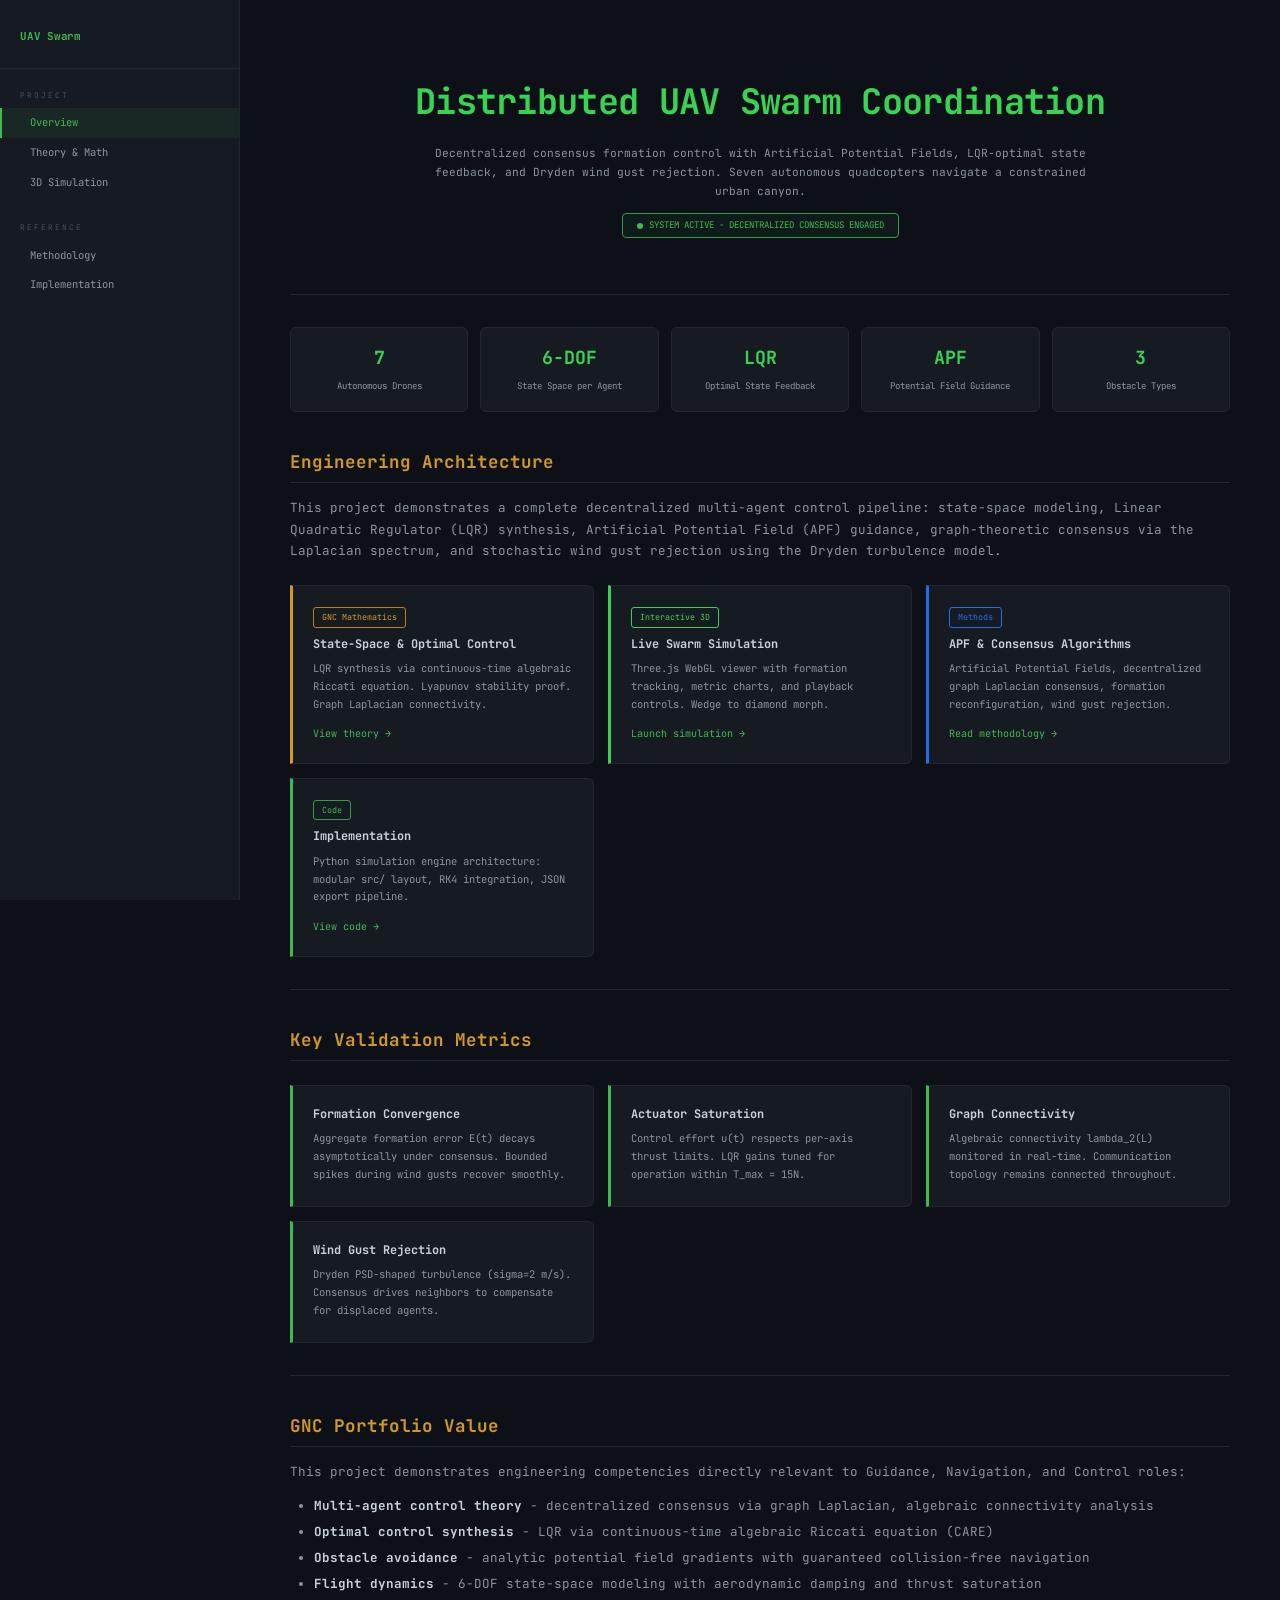
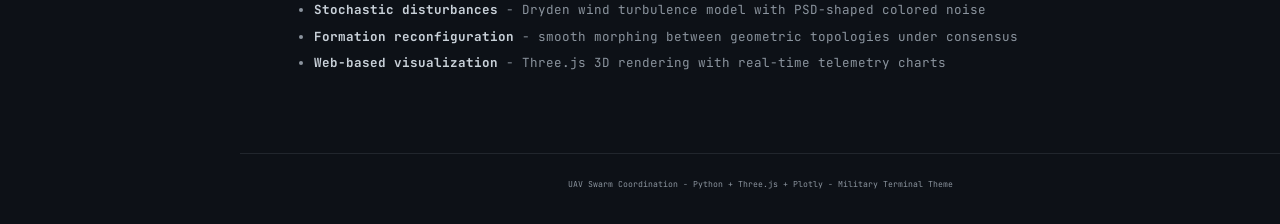
==== docs/index.html @ 06267aff "project infrastructure setup" ====
<!DOCTYPE html>
<html lang="en">
<head>
  <meta charset="utf-8">
  <meta name="viewport" content="width=device-width, initial-scale=1.0">
  <meta name="description" content="Distributed UAV Swarm Coordination with decentralized consensus, APF guidance, and LQR optimal control">
  <title>UAV Swarm Coordination</title>
  <link rel="preconnect" href="https://fonts.googleapis.com">
  <link rel="preconnect" href="https://fonts.gstatic.com" crossorigin>
  <link href="https://fonts.googleapis.com/css2?family=JetBrains+Mono:wght@400;500;700&display=swap" rel="stylesheet">
  <link rel="stylesheet" href="css/style.css">
</head>
<body>

<button class="sidebar-toggle" onclick="document.querySelector('.sidebar').classList.toggle('open')">&#9776;</button>

<div class="sidebar">
  <div class="sidebar-brand"><a href="index.html">UAV Swarm</a></div>
  <nav class="sidebar-nav">
    <div class="nav-section">
      <div class="nav-heading">Project</div>
      <a href="index.html" class="nav-item active">Overview</a>
      <a href="theory.html" class="nav-item">Theory &amp; Math</a>
      <a href="simulation.html" class="nav-item">3D Simulation</a>
    </div>
    <div class="nav-section">
      <div class="nav-heading">Reference</div>
      <a href="methodology.html" class="nav-item">Methodology</a>
      <a href="implementation.html" class="nav-item">Implementation</a>
    </div>
  </nav>
</div>

<div class="main-content">

  <section class="hero">
    <h1>Distributed UAV Swarm Coordination</h1>
    <p class="subtitle">
      Decentralized consensus formation control with Artificial Potential Fields,
      LQR-optimal state feedback, and Dryden wind gust rejection.
      Seven autonomous quadcopters navigate a constrained urban canyon.
    </p>
    <div class="status-badge">
      <span class="dot"></span>
      SYSTEM ACTIVE - DECENTRALIZED CONSENSUS ENGAGED
    </div>
  </section>

  <hr class="divider">

  <div class="stats">
    <div class="stat"><span class="num">7</span><span class="lbl">Autonomous Drones</span></div>
    <div class="stat"><span class="num">6-DOF</span><span class="lbl">State Space per Agent</span></div>
    <div class="stat"><span class="num">LQR</span><span class="lbl">Optimal State Feedback</span></div>
    <div class="stat"><span class="num">APF</span><span class="lbl">Potential Field Guidance</span></div>
    <div class="stat"><span class="num">3</span><span class="lbl">Obstacle Types</span></div>
  </div>

  <h2>Engineering Architecture</h2>

  <p>
    This project demonstrates a complete decentralized multi-agent control pipeline:
    state-space modeling, Linear Quadratic Regulator (LQR) synthesis, Artificial
    Potential Field (APF) guidance, graph-theoretic consensus via the Laplacian
    spectrum, and stochastic wind gust rejection using the Dryden turbulence model.
  </p>

  <div class="card-grid">
    <a href="theory.html" class="card mod-theory">
      <span class="tag">GNC Mathematics</span>
      <h3>State-Space &amp; Optimal Control</h3>
      <p>LQR synthesis via continuous-time algebraic Riccati equation. Lyapunov stability proof. Graph Laplacian connectivity.</p>
      <span class="arrow">View theory &rarr;</span>
    </a>
    <a href="simulation.html" class="card mod-sim">
      <span class="tag">Interactive 3D</span>
      <h3>Live Swarm Simulation</h3>
      <p>Three.js WebGL viewer with formation tracking, metric charts, and playback controls. Wedge to diamond morph.</p>
      <span class="arrow">Launch simulation &rarr;</span>
    </a>
    <a href="methodology.html" class="card mod-method">
      <span class="tag">Methods</span>
      <h3>APF &amp; Consensus Algorithms</h3>
      <p>Artificial Potential Fields, decentralized graph Laplacian consensus, formation reconfiguration, wind gust rejection.</p>
      <span class="arrow">Read methodology &rarr;</span>
    </a>
    <a href="implementation.html" class="card">
      <span class="tag">Code</span>
      <h3>Implementation</h3>
      <p>Python simulation engine architecture: modular src/ layout, RK4 integration, JSON export pipeline.</p>
      <span class="arrow">View code &rarr;</span>
    </a>
  </div>

  <hr class="divider">

  <h2>Key Validation Metrics</h2>

  <div class="card-grid">
    <div class="card">
      <h3>Formation Convergence</h3>
      <p>Aggregate formation error E(t) decays asymptotically under consensus. Bounded spikes during wind gusts recover smoothly.</p>
    </div>
    <div class="card">
      <h3>Actuator Saturation</h3>
      <p>Control effort u(t) respects per-axis thrust limits. LQR gains tuned for operation within T_max = 15N.</p>
    </div>
    <div class="card">
      <h3>Graph Connectivity</h3>
      <p>Algebraic connectivity lambda_2(L) monitored in real-time. Communication topology remains connected throughout.</p>
    </div>
    <div class="card">
      <h3>Wind Gust Rejection</h3>
      <p>Dryden PSD-shaped turbulence (sigma=2 m/s). Consensus drives neighbors to compensate for displaced agents.</p>
    </div>
  </div>

  <hr class="divider">

  <h2>GNC Portfolio Value</h2>

  <p>This project demonstrates engineering competencies directly relevant to Guidance, Navigation, and Control roles:</p>

  <ul>
    <li><strong>Multi-agent control theory</strong> - decentralized consensus via graph Laplacian, algebraic connectivity analysis</li>
    <li><strong>Optimal control synthesis</strong> - LQR via continuous-time algebraic Riccati equation (CARE)</li>
    <li><strong>Obstacle avoidance</strong> - analytic potential field gradients with guaranteed collision-free navigation</li>
    <li><strong>Flight dynamics</strong> - 6-DOF state-space modeling with aerodynamic damping and thrust saturation</li>
    <li><strong>Stochastic disturbances</strong> - Dryden wind turbulence model with PSD-shaped colored noise</li>
    <li><strong>Formation reconfiguration</strong> - smooth morphing between geometric topologies under consensus</li>
    <li><strong>Web-based visualization</strong> - Three.js 3D rendering with real-time telemetry charts</li>
  </ul>

</div>

<footer class="site-footer">
  <p>UAV Swarm Coordination - Python + Three.js + Plotly - Military Terminal Theme</p>
</footer>

</body>
</html>
---- docs/css/style.css ----
/* ==========================================================================
   MILITARY TERMINAL THEME -- UAV Swarm Coordination
   ========================================================================== */

:root {
  --bg-primary:   #0d1117;
  --bg-card:      #161b22;
  --bg-canvas:    #0a0e14;
  --border:       #21262d;
  --border-light: #30363d;

  --green:        #3fb950;
  --green-dim:    #2ea043;
  --green-bright: #56d364;
  --amber:        #d29922;
  --amber-dim:    #bb8009;
  --red:          #f85149;
  --blue:         #1f6feb;

  --fg:           #c9d1d9;
  --fg-dim:       #8b949e;
  --fg-muted:     #484f58;

  --terminal:     #39d353;
  --card-bg:      #161b22;
}

* { box-sizing: border-box; margin: 0; padding: 0; }

body {
  background: var(--bg-primary);
  color: var(--fg);
  font-family: 'JetBrains Mono', 'Fira Code', 'Consolas', monospace;
  line-height: 1.7;
  padding-left: 240px;
  min-height: 100vh;
  font-size: 14px;
}

h1 { color: var(--green); font-size: 1.6em; margin-top: 0; }
h2 { color: var(--amber); font-size: 1.25em; margin: 2em 0 0.8em; border-bottom: 1px solid var(--border); padding-bottom: 0.3em; }
h3 { color: var(--green); font-size: 1.05em; margin: 1.5em 0 0.5em; }
h4 { color: var(--fg); font-size: 0.95em; margin: 1.2em 0 0.4em; }
p { margin-bottom: 1em; font-size: 0.9em; color: var(--fg-dim); }
a { color: var(--green); text-decoration: none; transition: color 0.2s; }
a:hover { color: var(--green-bright); }
code { background: rgba(0,0,0,0.3); padding: 2px 6px; border-radius: 4px; color: var(--amber); font-size: 0.9em; }
pre code { background: none; padding: 0; }
ul, ol { padding-left: 1.5rem; margin-bottom: 1rem; }
li { margin-bottom: 0.3rem; font-size: 0.9em; color: var(--fg-dim); }
strong { color: var(--fg); }
img { max-width: 100%; border-radius: 4px; border: 1px solid var(--border); }

/* --- Sidebar --- */
.sidebar {
  position: fixed;
  left: 0;
  top: 0;
  width: 240px;
  height: 100vh;
  background: var(--bg-card);
  border-right: 1px solid var(--border);
  overflow-y: auto;
  padding: 0;
  z-index: 100;
  display: flex;
  flex-direction: column;
}

.sidebar-toggle {
  display: none;
  position: fixed;
  top: 10px;
  left: 10px;
  z-index: 200;
  background: var(--bg-card);
  border: 1px solid var(--border);
  color: var(--fg);
  font-size: 1.2rem;
  cursor: pointer;
  padding: 6px 12px;
  border-radius: 4px;
  font-family: inherit;
}

.sidebar-brand {
  padding: 24px 20px 20px;
  border-bottom: 1px solid var(--border);
}

.sidebar-brand a {
  color: var(--green);
  font-size: 0.78em;
  font-weight: 700;
  text-decoration: none;
  line-height: 1.3;
  letter-spacing: -0.02em;
}

.sidebar-brand a:hover { color: var(--green-bright); }

.sidebar-nav {
  flex: 1;
  padding: 16px 0 24px;
  overflow-y: auto;
}

.nav-section { margin-bottom: 20px; }

.nav-heading {
  padding: 4px 20px;
  font-size: 0.55em;
  color: var(--fg-muted);
  text-transform: uppercase;
  letter-spacing: 2px;
  margin-bottom: 2px;
}

.nav-item {
  display: block;
  padding: 6px 20px 6px 28px;
  font-size: 0.75em;
  color: var(--fg-dim);
  text-decoration: none;
  transition: all 0.15s;
  border-left: 2px solid transparent;
}

.nav-item:hover {
  color: var(--green);
  background: rgba(63, 185, 80, 0.05);
  border-left-color: var(--green);
}

.nav-item.active {
  color: var(--green);
  border-left-color: var(--green);
  background: rgba(63, 185, 80, 0.08);
}

/* --- Main container --- */
.main-content {
  max-width: 1000px;
  margin: 0 auto;
  padding: 2.5rem 30px 4rem;
}

/* --- Hero --- */
.hero {
  text-align: center;
  padding: 2rem 0 1.5rem;
}

.hero h1 {
  font-size: clamp(1.4rem, 3.5vw, 2.2rem);
  font-weight: 700;
  color: var(--terminal);
  margin: 0;
  letter-spacing: -0.02em;
}

.hero .subtitle {
  max-width: 680px;
  margin: 0.75rem auto 0;
  font-size: 0.8em;
  color: var(--fg-dim);
  line-height: 1.7;
}

.hero .status-badge {
  display: inline-flex;
  align-items: center;
  gap: 6px;
  margin-top: 12px;
  padding: 4px 14px;
  border: 1px solid var(--green-dim);
  border-radius: 4px;
  font-size: 0.65em;
  color: var(--green);
  background: rgba(63, 185, 80, 0.06);
}

.hero .status-badge .dot {
  width: 6px;
  height: 6px;
  border-radius: 50%;
  background: var(--green);
  animation: pulse 2s ease-in-out infinite;
}

@keyframes pulse {
  0%, 100% { opacity: 0.4; }
  50% { opacity: 1; }
}

/* --- Card grid --- */
.card-grid {
  display: grid;
  grid-template-columns: repeat(auto-fit, minmax(240px, 1fr));
  gap: 14px;
  margin: 1.5rem 0;
}

.card-grid .card {
  display: block;
  background: var(--bg-card);
  border: 1px solid var(--border);
  border-left: 3px solid var(--green);
  border-radius: 0 6px 6px 0;
  padding: 18px 20px;
  transition: all 0.2s;
  cursor: default;
}

.card-grid .card:hover {
  border-color: var(--border-light);
  border-left-color: var(--green-bright);
  background: #1a1f2e;
}

.card-grid .card h3 {
  color: var(--fg);
  font-size: 0.85em;
  margin: 0 0 6px;
}

.card-grid .card p {
  font-size: 0.75em;
  color: var(--fg-dim);
  margin: 4px 0;
}

.card-grid .card .tag {
  display: inline-block;
  font-size: 0.6em;
  padding: 2px 8px;
  border-radius: 3px;
  margin-bottom: 6px;
  border: 1px solid var(--green-dim);
  color: var(--green);
}

.card-grid .card .arrow {
  color: var(--green);
  font-size: 0.72em;
  margin-top: 8px;
  display: inline-block;
  transition: color 0.2s;
}

.card-grid .card:hover .arrow { color: var(--green-bright); }

.card-grid .card.mod-theory { border-left-color: var(--amber); }
.card-grid .card.mod-theory .tag { border-color: var(--amber-dim); color: var(--amber); }
.card-grid .card.mod-sim { border-left-color: var(--terminal); }
.card-grid .card.mod-sim .tag { border-color: var(--terminal); color: var(--terminal); }
.card-grid .card.mod-method { border-left-color: var(--blue); }
.card-grid .card.mod-method .tag { border-color: var(--blue); color: var(--blue); }

/* --- Stats --- */
.stats {
  display: flex;
  gap: 12px;
  flex-wrap: wrap;
  margin: 1.5rem 0;
}

.stat {
  background: var(--bg-card);
  border: 1px solid var(--border);
  border-radius: 6px;
  padding: 14px 18px;
  flex: 1;
  min-width: 100px;
  text-align: center;
  transition: all 0.2s;
}

.stat:hover { border-color: var(--border-light); }

.stat .num {
  font-size: 1.3em;
  font-weight: 700;
  color: var(--terminal);
  display: block;
}

.stat .lbl {
  font-size: 0.65em;
  color: var(--fg-dim);
  margin-top: 4px;
}

/* --- Callout --- */
.callout {
  background: var(--bg-card);
  border-left: 3px solid var(--amber);
  border-radius: 0 6px 6px 0;
  padding: 14px 18px;
  margin: 1.25rem 0;
  font-size: 0.78em;
  color: var(--fg-dim);
}

.callout strong { color: var(--fg); }
.callout.green { border-left-color: var(--green); }
.callout.red { border-left-color: var(--red); }

/* --- Equation box --- */
.eq-box {
  background: rgba(0,0,0,0.2);
  border: 1px solid var(--border);
  border-left: 3px solid var(--amber);
  border-radius: 0 6px 6px 0;
  padding: 16px 20px;
  margin: 1.25rem 0;
  overflow-x: auto;
}

.eq-box .label {
  text-align: right;
  font-size: 0.65em;
  color: var(--fg-muted);
  margin-top: 8px;
}

/* --- Tables --- */
.main-content table {
  width: 100%;
  border-collapse: collapse;
  margin: 1rem 0;
  font-size: 0.85em;
}

.main-content th, .main-content td {
  padding: 8px 12px;
  border: 1px solid var(--border);
  text-align: left;
}

.main-content th {
  background: var(--bg-card);
  color: var(--green);
  font-weight: 600;
}

.main-content td { color: var(--fg-dim); }
.main-content tr:hover td { background: rgba(63, 185, 80, 0.03); }

/* --- Section header (comment-style) --- */
.section-header {
  font-size: 1.1em;
  font-weight: 700;
  color: var(--amber);
  margin: 2.5rem 0 1rem;
  padding-bottom: 0.3rem;
  border-bottom: 1px solid var(--border);
}
.section-header.green { color: var(--green); }

/* --- Code blocks --- */
.main-content pre {
  background: rgba(0,0,0,0.25) !important;
  border: 1px solid var(--border);
  border-radius: 6px;
  font-size: 0.72em;
  padding: 16px !important;
  overflow-x: auto;
}

.main-content :not(pre) > code {
  background: rgba(0,0,0,0.3);
  padding: 2px 6px;
  border-radius: 3px;
  color: var(--amber);
  font-size: 0.85em;
  border: 1px solid var(--border);
}

/* --- Footer --- */
.site-footer {
  text-align: center;
  padding: 1.5rem 20px;
  border-top: 1px solid var(--border);
  font-size: 0.65em;
  color: var(--fg-muted);
}

.site-footer a { color: var(--fg-muted); }
.site-footer a:hover { color: var(--green); }

/* --- Simulation page specific --- */
.sim-layout {
  display: grid;
  grid-template-columns: 1fr 380px;
  gap: 16px;
  margin: 1rem 0;
}

.sim-viewport {
  position: relative;
  background: var(--bg-canvas);
  border: 1px solid var(--border);
  border-radius: 6px;
  overflow: hidden;
  height: 550px;
}

.sim-viewport canvas {
  width: 100% !important;
  height: 100% !important;
  display: block;
}

.sim-hud {
  position: absolute;
  top: 12px;
  left: 12px;
  z-index: 10;
  pointer-events: none;
}

.sim-hud-line {
  font-size: 0.6em;
  color: var(--terminal);
  font-family: 'JetBrains Mono', monospace;
  line-height: 1.6;
  text-shadow: 0 0 4px rgba(57, 211, 53, 0.3);
}

.sim-hud-line .label { color: var(--fg-muted); }
.sim-hud-line .value { color: var(--green); }

.sim-hud-line .warn { color: var(--amber); }
.sim-hud-line .danger { color: var(--red); }

.sim-controls {
  display: flex;
  align-items: center;
  gap: 10px;
  padding: 10px 14px;
  background: var(--bg-card);
  border: 1px solid var(--border);
  border-top: none;
  border-radius: 0 0 6px 6px;
}

.sim-controls button {
  background: transparent;
  border: 1px solid var(--border);
  color: var(--fg);
  padding: 5px 12px;
  cursor: pointer;
  font-family: inherit;
  font-size: 0.72em;
  border-radius: 4px;
  transition: all 0.15s;
}

.sim-controls button:hover { border-color: var(--green); color: var(--green); }

.sim-controls input[type="range"] {
  flex: 1;
  accent-color: var(--green);
  height: 4px;
  cursor: pointer;
}

.sim-controls .time-display {
  font-size: 0.65em;
  color: var(--fg-dim);
  min-width: 80px;
  text-align: center;
}

.sim-panel {
  display: flex;
  flex-direction: column;
  gap: 12px;
}

.chart-container {
  background: var(--bg-card);
  border: 1px solid var(--border);
  border-radius: 6px;
  padding: 10px;
  flex: 1;
}

.chart-container .chart-title {
  font-size: 0.65em;
  color: var(--fg-muted);
  margin-bottom: 6px;
  padding-left: 4px;
}

.chart-container .js-plotly-plot {
  width: 100% !important;
  height: 100% !important;
}

/* --- Responsive --- */
@media (max-width: 900px) {
  body { padding-left: 0; }
  .sidebar { display: none; }
  .sidebar.open { display: flex; }
  .sidebar-toggle { display: block; }
  .sim-layout { grid-template-columns: 1fr; }
  .sim-viewport { height: 400px; }
}

@media (max-width: 720px) {
  .main-content { padding: 1.5rem 16px 3rem; }
  .stats { gap: 8px; }
  .stat { min-width: 80px; padding: 10px 14px; }
  .stat .num { font-size: 1.1em; }
  .sim-viewport { height: 300px; }
}

/* --- Divider --- */
.divider { border: 0; border-top: 1px solid var(--border); margin: 2rem 0; }

/* --- Image row --- */
.img-row {
  display: grid;
  grid-template-columns: 1fr 1fr;
  gap: 14px;
  margin: 1.5rem 0;
}

.img-row figure { margin: 0; }
.img-row figcaption {
  font-size: 0.72em;
  color: var(--fg-muted);
  margin-top: 4px;
  text-align: center;
}

/* --- Module table --- */
.module-table {
  display: grid;
  grid-template-columns: 1fr;
  gap: 10px;
  margin: 1rem 0;
}

.module-row {
  display: grid;
  grid-template-columns: 140px 1fr 100px;
  gap: 12px;
  padding: 10px 14px;
  background: var(--bg-card);
  border: 1px solid var(--border);
  border-radius: 4px;
  font-size: 0.78em;
  align-items: center;
}

.module-row .mod-name { color: var(--green); font-weight: 600; }
.module-row .mod-desc { color: var(--fg-dim); }
.module-row .mod-file { color: var(--fg-muted); font-size: 0.85em; text-align: right; }

/* --- Chart grid (simulation page) --- */
.chart-grid {
  display: grid;
  grid-template-columns: 1fr 1fr;
  gap: 14px;
  margin: 1.5rem 0;
}

@media (max-width: 720px) {
  .chart-grid { grid-template-columns: 1fr; }
}

/* --- Video element --- */
.sim-viewport video {
  width: 100%;
  height: 100%;
  display: block;
  background: var(--bg-canvas);
  cursor: pointer;
}

.sim-viewport video::-webkit-media-controls-panel {
  background: rgba(13, 17, 23, 0.85);
}

.sim-viewport video::-webkit-media-controls-current-time-display,
.sim-viewport video::-webkit-media-controls-time-remaining-display {
  color: var(--terminal);
  font-family: 'JetBrains Mono', monospace;
  font-size: 12px;
}

/* --- Image gallery for GIFs --- */
.main-content .img-row.single {
  grid-template-columns: 1fr;
  max-width: 800px;
  margin: 1.5rem auto;
}

.main-content .img-row.single img {
  border: 1px solid var(--border);
  border-radius: 6px;
  background: var(--bg-canvas);
}

.main-content .img-row.single figcaption {
  font-size: 0.72em;
  color: var(--fg-muted);
  margin-top: 6px;
  text-align: center;
}
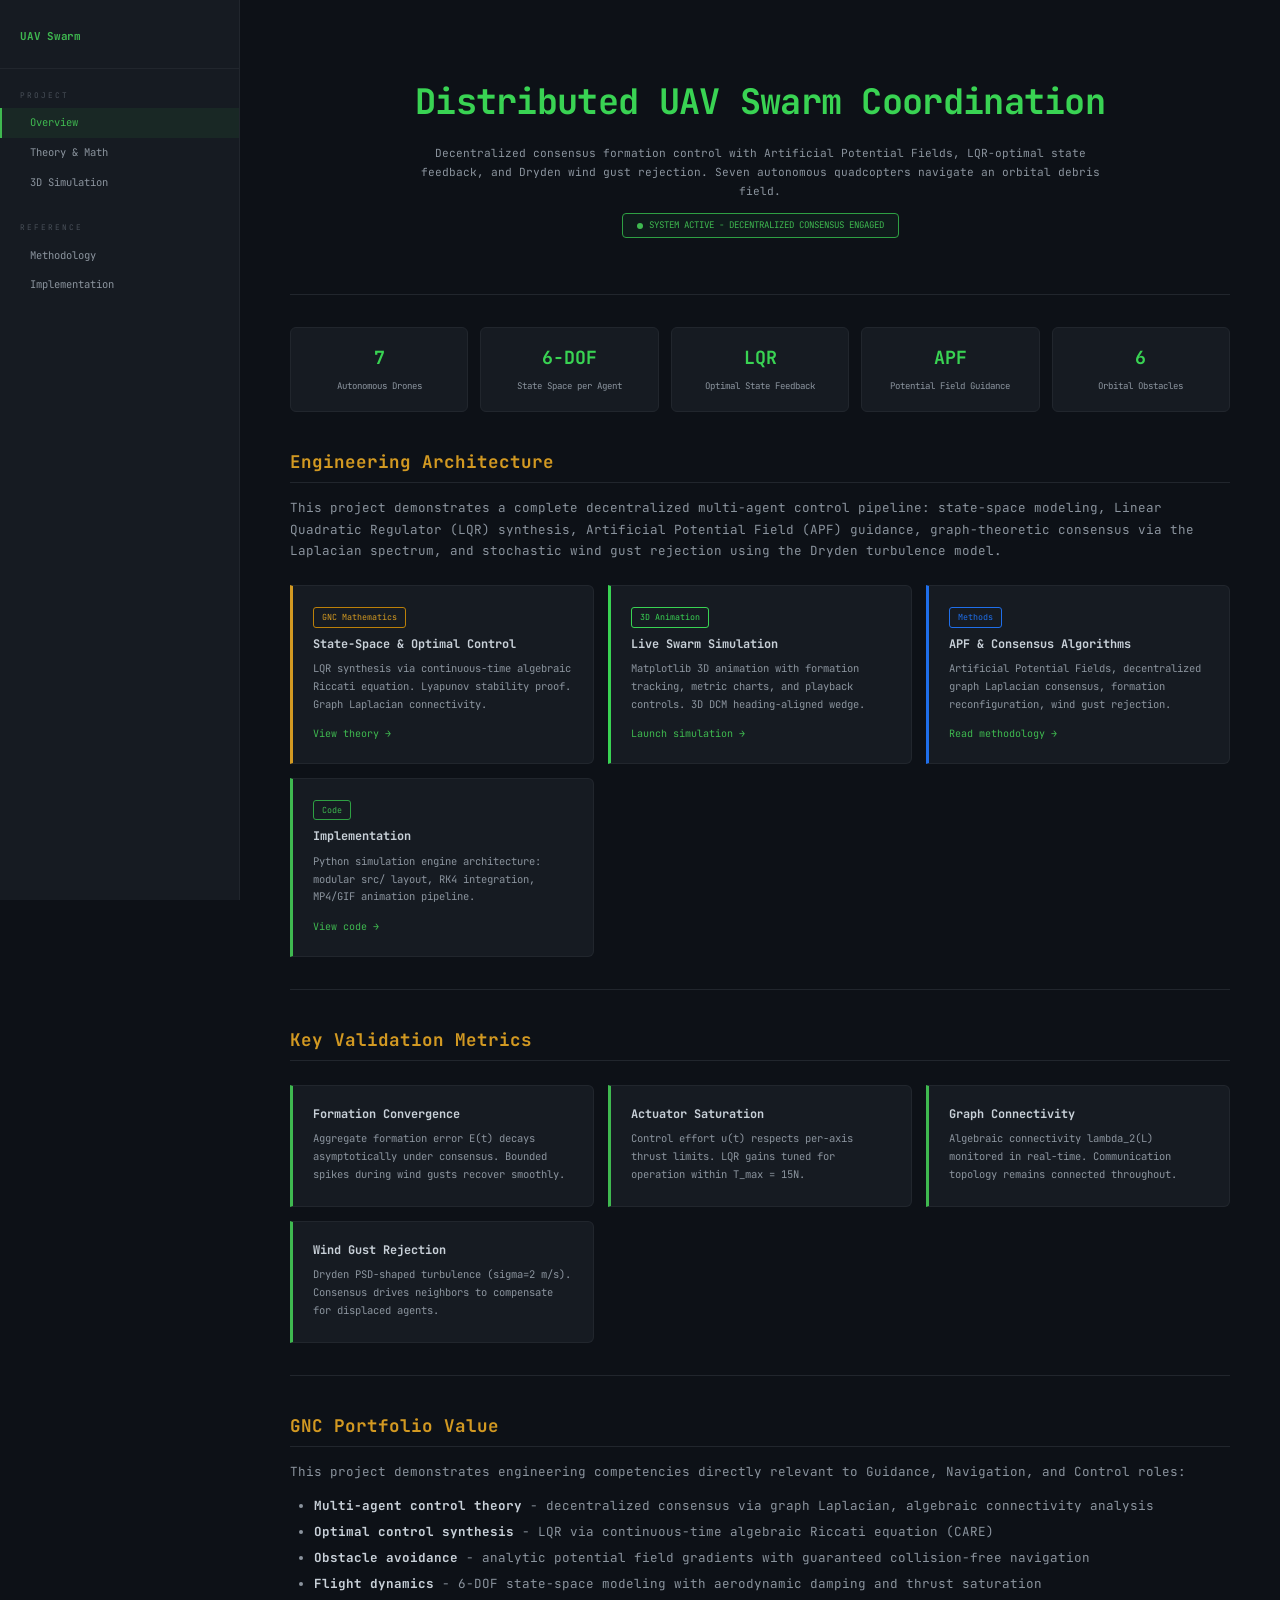
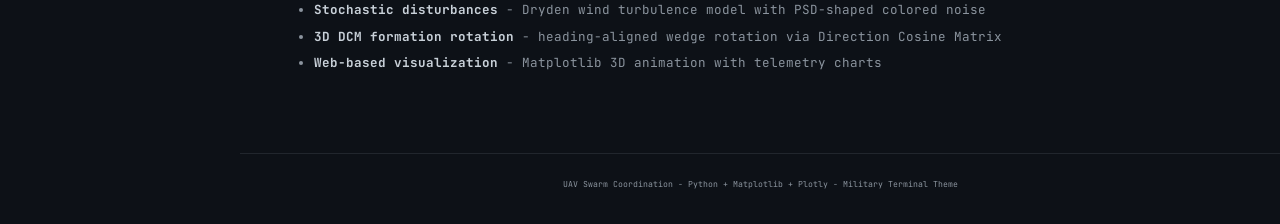
==== commit 63ca3746: "functioning interactice 3d viewer" ====
--- a/docs/index.html
+++ b/docs/index.html
@@ -12,7 +12,7 @@
 </head>
 <body>
 
-<button class="sidebar-toggle" onclick="document.querySelector('.sidebar').classList.toggle('open')">&#9776;</button>
+<button class="sidebar-toggle" id="sidebarToggle">&#9776;</button>
 
 <div class="sidebar">
   <div class="sidebar-brand"><a href="index.html">UAV Swarm</a></div>
@@ -38,7 +38,7 @@
     <p class="subtitle">
       Decentralized consensus formation control with Artificial Potential Fields,
       LQR-optimal state feedback, and Dryden wind gust rejection.
-      Seven autonomous quadcopters navigate a constrained urban canyon.
+      Seven autonomous quadcopters navigate an orbital debris field.
     </p>
     <div class="status-badge">
       <span class="dot"></span>
@@ -53,7 +53,7 @@
     <div class="stat"><span class="num">6-DOF</span><span class="lbl">State Space per Agent</span></div>
     <div class="stat"><span class="num">LQR</span><span class="lbl">Optimal State Feedback</span></div>
     <div class="stat"><span class="num">APF</span><span class="lbl">Potential Field Guidance</span></div>
-    <div class="stat"><span class="num">3</span><span class="lbl">Obstacle Types</span></div>
+    <div class="stat"><span class="num">6</span><span class="lbl">Orbital Obstacles</span></div>
   </div>
 
   <h2>Engineering Architecture</h2>
@@ -73,9 +73,9 @@
       <span class="arrow">View theory &rarr;</span>
     </a>
     <a href="simulation.html" class="card mod-sim">
-      <span class="tag">Interactive 3D</span>
+      <span class="tag">3D Animation</span>
       <h3>Live Swarm Simulation</h3>
-      <p>Three.js WebGL viewer with formation tracking, metric charts, and playback controls. Wedge to diamond morph.</p>
+      <p>Matplotlib 3D animation with formation tracking, metric charts, and playback controls. 3D DCM heading-aligned wedge.</p>
       <span class="arrow">Launch simulation &rarr;</span>
     </a>
     <a href="methodology.html" class="card mod-method">
@@ -87,7 +87,7 @@
     <a href="implementation.html" class="card">
       <span class="tag">Code</span>
       <h3>Implementation</h3>
-      <p>Python simulation engine architecture: modular src/ layout, RK4 integration, JSON export pipeline.</p>
+      <p>Python simulation engine architecture: modular src/ layout, RK4 integration, MP4/GIF animation pipeline.</p>
       <span class="arrow">View code &rarr;</span>
     </a>
   </div>
@@ -127,15 +127,21 @@
     <li><strong>Obstacle avoidance</strong> - analytic potential field gradients with guaranteed collision-free navigation</li>
     <li><strong>Flight dynamics</strong> - 6-DOF state-space modeling with aerodynamic damping and thrust saturation</li>
     <li><strong>Stochastic disturbances</strong> - Dryden wind turbulence model with PSD-shaped colored noise</li>
-    <li><strong>Formation reconfiguration</strong> - smooth morphing between geometric topologies under consensus</li>
-    <li><strong>Web-based visualization</strong> - Three.js 3D rendering with real-time telemetry charts</li>
+    <li><strong>3D DCM formation rotation</strong> - heading-aligned wedge rotation via Direction Cosine Matrix</li>
+    <li><strong>Web-based visualization</strong> - Matplotlib 3D animation with telemetry charts</li>
   </ul>
 
 </div>
 
 <footer class="site-footer">
-  <p>UAV Swarm Coordination - Python + Three.js + Plotly - Military Terminal Theme</p>
+  <p>UAV Swarm Coordination - Python + Matplotlib + Plotly - Military Terminal Theme</p>
 </footer>
+
+<script>
+document.getElementById('sidebarToggle')?.addEventListener('click', function() {
+  document.querySelector('.sidebar').classList.toggle('open');
+});
+</script>
 
 </body>
 </html>
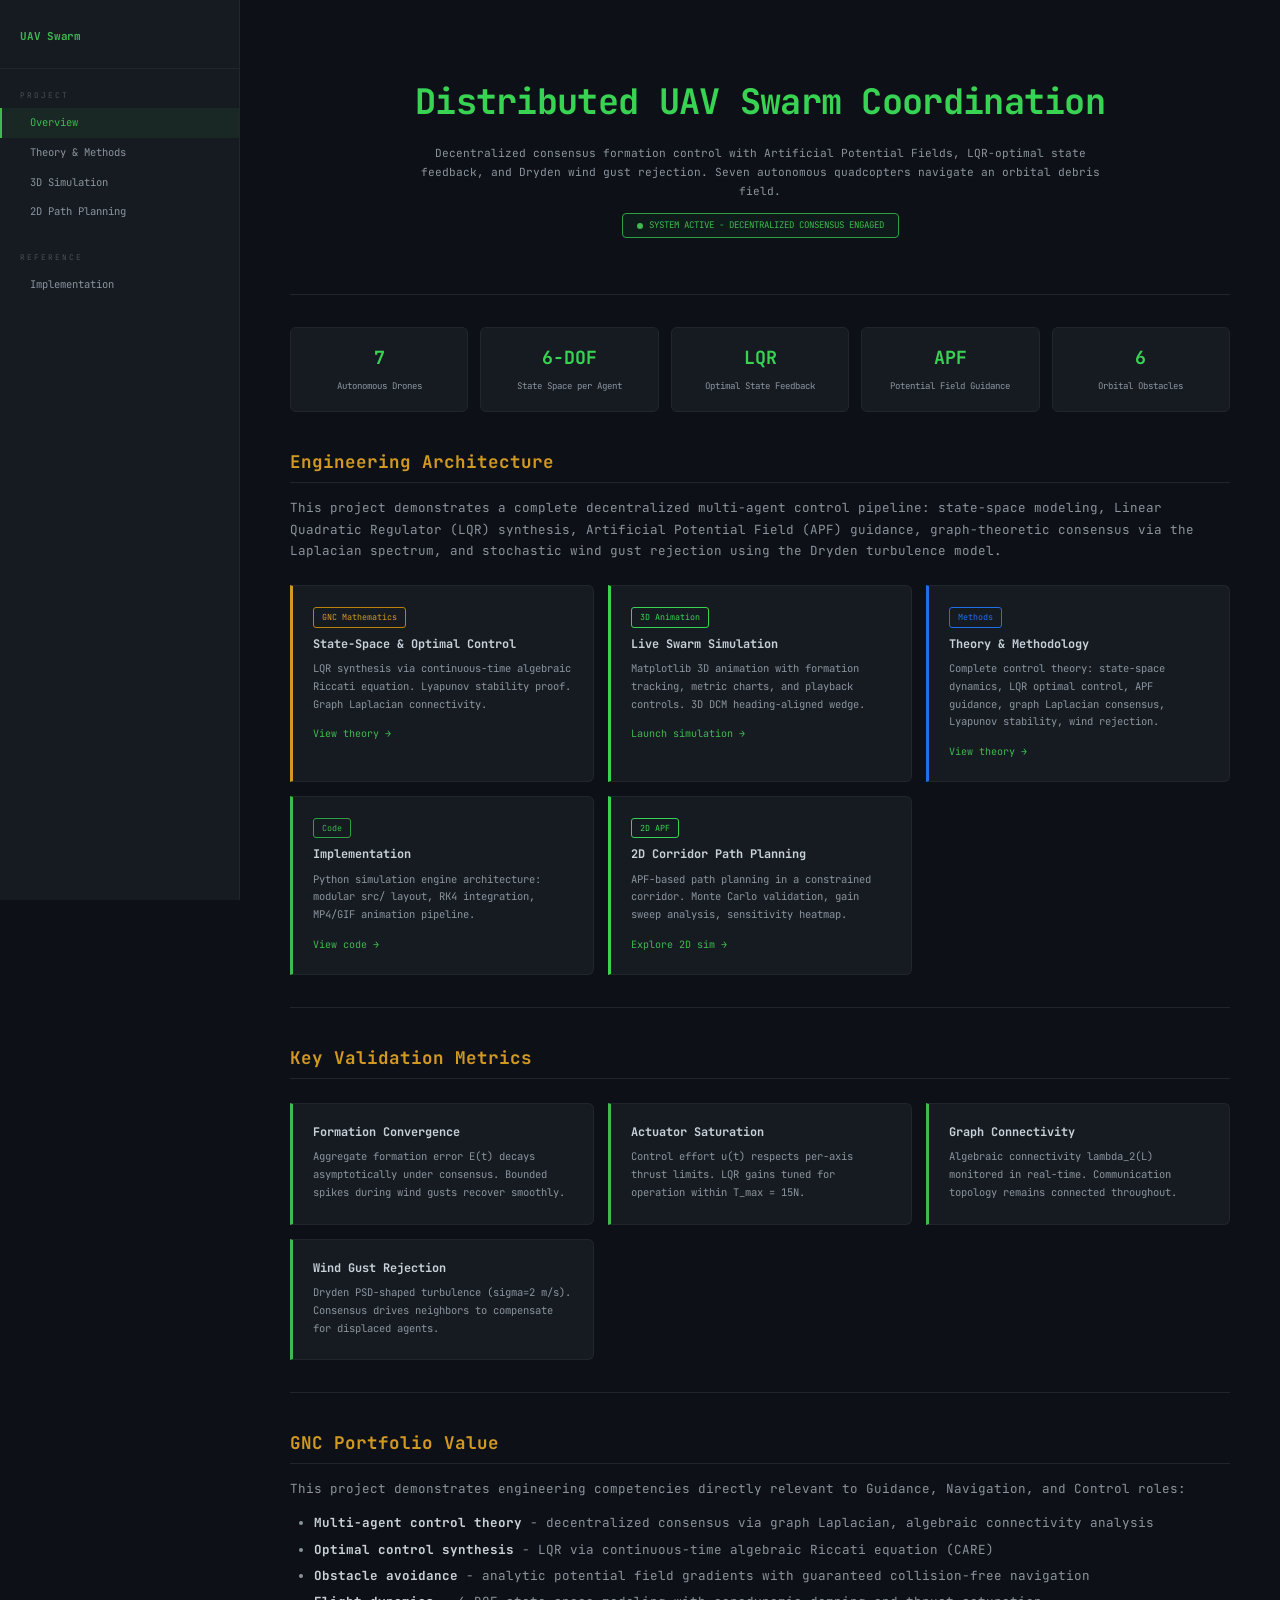
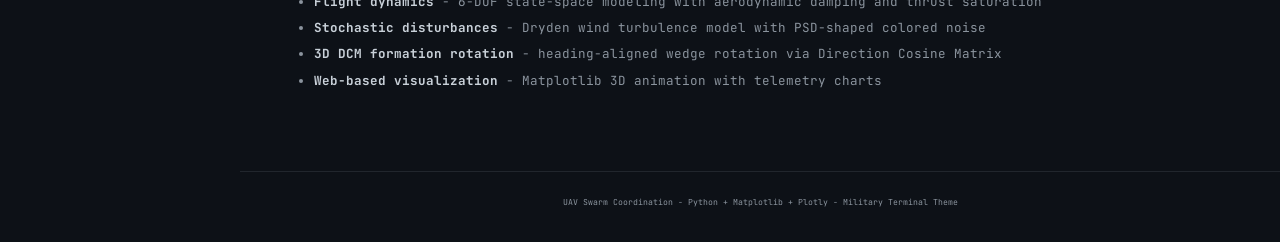
==== commit 4837d9a4: "added and refined separate 2d and 3d simulations" ====
--- a/docs/index.html
+++ b/docs/index.html
@@ -20,12 +20,12 @@
     <div class="nav-section">
       <div class="nav-heading">Project</div>
       <a href="index.html" class="nav-item active">Overview</a>
-      <a href="theory.html" class="nav-item">Theory &amp; Math</a>
+      <a href="theory.html" class="nav-item">Theory &amp; Methods</a>
       <a href="simulation.html" class="nav-item">3D Simulation</a>
+      <a href="2d-simulation.html" class="nav-item">2D Path Planning</a>
     </div>
     <div class="nav-section">
       <div class="nav-heading">Reference</div>
-      <a href="methodology.html" class="nav-item">Methodology</a>
       <a href="implementation.html" class="nav-item">Implementation</a>
     </div>
   </nav>
@@ -78,17 +78,23 @@
       <p>Matplotlib 3D animation with formation tracking, metric charts, and playback controls. 3D DCM heading-aligned wedge.</p>
       <span class="arrow">Launch simulation &rarr;</span>
     </a>
-    <a href="methodology.html" class="card mod-method">
+    <a href="theory.html" class="card mod-method">
       <span class="tag">Methods</span>
-      <h3>APF &amp; Consensus Algorithms</h3>
-      <p>Artificial Potential Fields, decentralized graph Laplacian consensus, formation reconfiguration, wind gust rejection.</p>
-      <span class="arrow">Read methodology &rarr;</span>
+      <h3>Theory &amp; Methodology</h3>
+      <p>Complete control theory: state-space dynamics, LQR optimal control, APF guidance, graph Laplacian consensus, Lyapunov stability, wind rejection.</p>
+      <span class="arrow">View theory &rarr;</span>
     </a>
     <a href="implementation.html" class="card">
       <span class="tag">Code</span>
       <h3>Implementation</h3>
       <p>Python simulation engine architecture: modular src/ layout, RK4 integration, MP4/GIF animation pipeline.</p>
       <span class="arrow">View code &rarr;</span>
+    </a>
+    <a href="2d-simulation.html" class="card mod-sim">
+      <span class="tag">2D APF</span>
+      <h3>2D Corridor Path Planning</h3>
+      <p>APF-based path planning in a constrained corridor. Monte Carlo validation, gain sweep analysis, sensitivity heatmap.</p>
+      <span class="arrow">Explore 2D sim &rarr;</span>
     </a>
   </div>
 
--- a/docs/css/style.css
+++ b/docs/css/style.css
@@ -499,7 +499,48 @@
   height: 100% !important;
 }
 
+.chart-row {
+  display: flex;
+  gap: 14px;
+  margin: 1.5rem 0;
+}
+
+.chart-row.two-col .chart-container {
+  flex: 1;
+  min-width: 0;
+}
+
+.chart-row img {
+  display: block;
+  width: 100%;
+  height: auto;
+  border-radius: 4px;
+}
+
+@media (max-width: 720px) {
+  .chart-row.two-col {
+    flex-direction: column;
+  }
+}
+
 /* --- Responsive --- */
+.metrics-grid {
+  display: grid;
+  grid-template-columns: 1fr 1fr;
+  gap: 14px;
+  margin: 1.5rem 0;
+}
+
+.metrics-grid .chart-container {
+  min-height: 180px;
+}
+
+@media (max-width: 720px) {
+  .metrics-grid {
+    grid-template-columns: 1fr;
+  }
+}
+
 @media (max-width: 900px) {
   body { padding-left: 0; }
   .sidebar { display: none; }
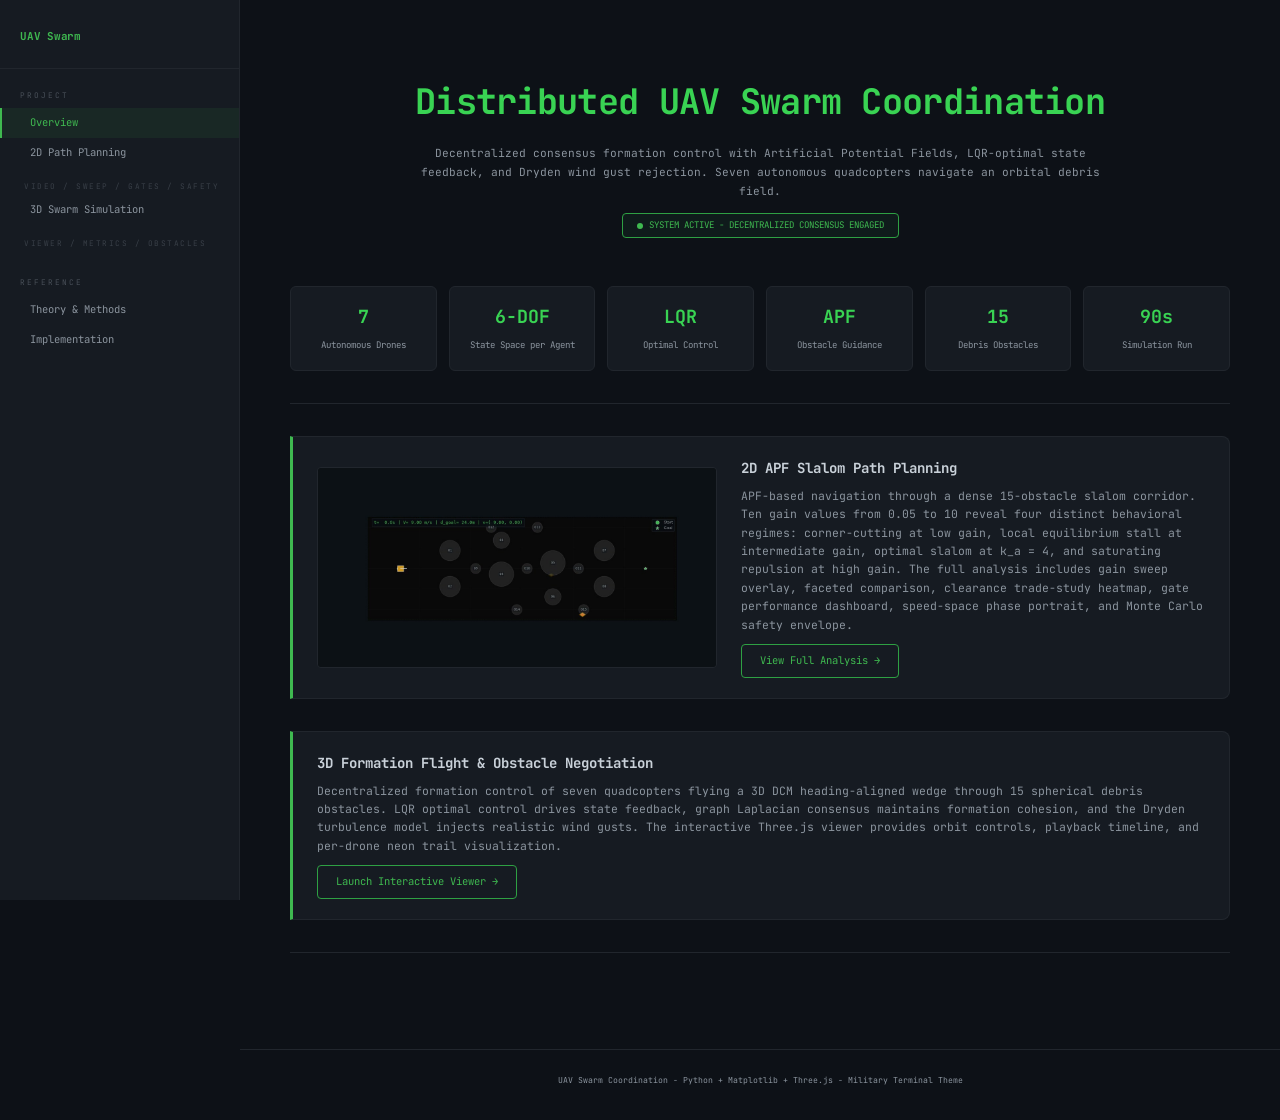
==== commit abf178e1: "implemented interactive player for 2d simulation" ====
--- a/docs/index.html
+++ b/docs/index.html
@@ -19,13 +19,15 @@
   <nav class="sidebar-nav">
     <div class="nav-section">
       <div class="nav-heading">Project</div>
-      <a href="index.html" class="nav-item active">Overview</a>
-      <a href="theory.html" class="nav-item">Theory &amp; Methods</a>
-      <a href="simulation.html" class="nav-item">3D Simulation</a>
-      <a href="2d-simulation.html" class="nav-item">2D Path Planning</a>
+      <a href="#overview" class="nav-item active" data-section="overview">Overview</a>
+      <a href="2d-simulation.html" class="nav-item" data-section="2d-teaser">2D Path Planning</a>
+      <div class="nav-subheading">Video / Sweep / Gates / Safety</div>
+      <a href="simulation.html" class="nav-item" data-section="3d-teaser">3D Swarm Simulation</a>
+      <div class="nav-subheading">Viewer / Metrics / Obstacles</div>
     </div>
     <div class="nav-section">
       <div class="nav-heading">Reference</div>
+      <a href="theory.html" class="nav-item">Theory &amp; Methods</a>
       <a href="implementation.html" class="nav-item">Implementation</a>
     </div>
   </nav>
@@ -33,7 +35,7 @@
 
 <div class="main-content">
 
-  <section class="hero">
+  <section class="hero" id="overview" data-section="overview">
     <h1>Distributed UAV Swarm Coordination</h1>
     <p class="subtitle">
       Decentralized consensus formation control with Artificial Potential Fields,
@@ -46,104 +48,59 @@
     </div>
   </section>
 
-  <hr class="divider">
-
   <div class="stats">
     <div class="stat"><span class="num">7</span><span class="lbl">Autonomous Drones</span></div>
     <div class="stat"><span class="num">6-DOF</span><span class="lbl">State Space per Agent</span></div>
-    <div class="stat"><span class="num">LQR</span><span class="lbl">Optimal State Feedback</span></div>
-    <div class="stat"><span class="num">APF</span><span class="lbl">Potential Field Guidance</span></div>
-    <div class="stat"><span class="num">6</span><span class="lbl">Orbital Obstacles</span></div>
-  </div>
-
-  <h2>Engineering Architecture</h2>
-
-  <p>
-    This project demonstrates a complete decentralized multi-agent control pipeline:
-    state-space modeling, Linear Quadratic Regulator (LQR) synthesis, Artificial
-    Potential Field (APF) guidance, graph-theoretic consensus via the Laplacian
-    spectrum, and stochastic wind gust rejection using the Dryden turbulence model.
-  </p>
-
-  <div class="card-grid">
-    <a href="theory.html" class="card mod-theory">
-      <span class="tag">GNC Mathematics</span>
-      <h3>State-Space &amp; Optimal Control</h3>
-      <p>LQR synthesis via continuous-time algebraic Riccati equation. Lyapunov stability proof. Graph Laplacian connectivity.</p>
-      <span class="arrow">View theory &rarr;</span>
-    </a>
-    <a href="simulation.html" class="card mod-sim">
-      <span class="tag">3D Animation</span>
-      <h3>Live Swarm Simulation</h3>
-      <p>Matplotlib 3D animation with formation tracking, metric charts, and playback controls. 3D DCM heading-aligned wedge.</p>
-      <span class="arrow">Launch simulation &rarr;</span>
-    </a>
-    <a href="theory.html" class="card mod-method">
-      <span class="tag">Methods</span>
-      <h3>Theory &amp; Methodology</h3>
-      <p>Complete control theory: state-space dynamics, LQR optimal control, APF guidance, graph Laplacian consensus, Lyapunov stability, wind rejection.</p>
-      <span class="arrow">View theory &rarr;</span>
-    </a>
-    <a href="implementation.html" class="card">
-      <span class="tag">Code</span>
-      <h3>Implementation</h3>
-      <p>Python simulation engine architecture: modular src/ layout, RK4 integration, MP4/GIF animation pipeline.</p>
-      <span class="arrow">View code &rarr;</span>
-    </a>
-    <a href="2d-simulation.html" class="card mod-sim">
-      <span class="tag">2D APF</span>
-      <h3>2D Corridor Path Planning</h3>
-      <p>APF-based path planning in a constrained corridor. Monte Carlo validation, gain sweep analysis, sensitivity heatmap.</p>
-      <span class="arrow">Explore 2D sim &rarr;</span>
-    </a>
+    <div class="stat"><span class="num">LQR</span><span class="lbl">Optimal Control</span></div>
+    <div class="stat"><span class="num">APF</span><span class="lbl">Obstacle Guidance</span></div>
+    <div class="stat"><span class="num">15</span><span class="lbl">Debris Obstacles</span></div>
+    <div class="stat"><span class="num">90s</span><span class="lbl">Simulation Run</span></div>
   </div>
 
   <hr class="divider">
 
-  <h2>Key Validation Metrics</h2>
+  <section class="teaser-card" id="2d-teaser" data-section="2d-teaser">
+    <img src="assets/images/teaser_2d.jpg" alt="2D slalom corridor layout" class="teaser-img" loading="lazy">
+    <div class="teaser-text">
+      <h3>2D APF Slalom Path Planning</h3>
+      <p>APF-based navigation through a dense 15-obstacle slalom corridor. Ten gain values from 0.05 to 10 reveal four distinct behavioral regimes: corner-cutting at low gain, local equilibrium stall at intermediate gain, optimal slalom at k_a = 4, and saturating repulsion at high gain. The full analysis includes gain sweep overlay, faceted comparison, clearance trade-study heatmap, gate performance dashboard, speed-space phase portrait, and Monte Carlo safety envelope.</p>
+      <a href="2d-simulation.html" class="teaser-link">View Full Analysis &rarr;</a>
+    </div>
+  </section>
 
-  <div class="card-grid">
-    <div class="card">
-      <h3>Formation Convergence</h3>
-      <p>Aggregate formation error E(t) decays asymptotically under consensus. Bounded spikes during wind gusts recover smoothly.</p>
+  <section class="teaser-card" id="3d-teaser" data-section="3d-teaser">
+    <img src="assets/images/teaser_3d.jpg" alt="3D swarm simulation screenshot" class="teaser-img" onerror="this.style.display='none'" loading="lazy">
+    <div class="teaser-text">
+      <h3>3D Formation Flight &amp; Obstacle Negotiation</h3>
+      <p>Decentralized formation control of seven quadcopters flying a 3D DCM heading-aligned wedge through 15 spherical debris obstacles. LQR optimal control drives state feedback, graph Laplacian consensus maintains formation cohesion, and the Dryden turbulence model injects realistic wind gusts. The interactive Three.js viewer provides orbit controls, playback timeline, and per-drone neon trail visualization.</p>
+      <a href="simulation.html" class="teaser-link">Launch Interactive Viewer &rarr;</a>
     </div>
-    <div class="card">
-      <h3>Actuator Saturation</h3>
-      <p>Control effort u(t) respects per-axis thrust limits. LQR gains tuned for operation within T_max = 15N.</p>
-    </div>
-    <div class="card">
-      <h3>Graph Connectivity</h3>
-      <p>Algebraic connectivity lambda_2(L) monitored in real-time. Communication topology remains connected throughout.</p>
-    </div>
-    <div class="card">
-      <h3>Wind Gust Rejection</h3>
-      <p>Dryden PSD-shaped turbulence (sigma=2 m/s). Consensus drives neighbors to compensate for displaced agents.</p>
-    </div>
-  </div>
+  </section>
 
   <hr class="divider">
-
-  <h2>GNC Portfolio Value</h2>
-
-  <p>This project demonstrates engineering competencies directly relevant to Guidance, Navigation, and Control roles:</p>
-
-  <ul>
-    <li><strong>Multi-agent control theory</strong> - decentralized consensus via graph Laplacian, algebraic connectivity analysis</li>
-    <li><strong>Optimal control synthesis</strong> - LQR via continuous-time algebraic Riccati equation (CARE)</li>
-    <li><strong>Obstacle avoidance</strong> - analytic potential field gradients with guaranteed collision-free navigation</li>
-    <li><strong>Flight dynamics</strong> - 6-DOF state-space modeling with aerodynamic damping and thrust saturation</li>
-    <li><strong>Stochastic disturbances</strong> - Dryden wind turbulence model with PSD-shaped colored noise</li>
-    <li><strong>3D DCM formation rotation</strong> - heading-aligned wedge rotation via Direction Cosine Matrix</li>
-    <li><strong>Web-based visualization</strong> - Matplotlib 3D animation with telemetry charts</li>
-  </ul>
 
 </div>
 
 <footer class="site-footer">
-  <p>UAV Swarm Coordination - Python + Matplotlib + Plotly - Military Terminal Theme</p>
+  <p>UAV Swarm Coordination - Python + Matplotlib + Three.js - Military Terminal Theme</p>
 </footer>
 
 <script>
+// Scrollspy
+const sections = document.querySelectorAll('[data-section]');
+const navLinks = document.querySelectorAll('.nav-item[data-section]');
+const observer = new IntersectionObserver((entries) => {
+  entries.forEach(entry => {
+    if (entry.isIntersecting) {
+      navLinks.forEach(l => l.classList.remove('active'));
+      const link = document.querySelector(`.nav-item[data-section="${entry.target.id}"]`);
+      if (link) link.classList.add('active');
+    }
+  });
+}, { rootMargin: '-80px 0px -60% 0px' });
+sections.forEach(s => observer.observe(s));
+
+// Sidebar toggle
 document.getElementById('sidebarToggle')?.addEventListener('click', function() {
   document.querySelector('.sidebar').classList.toggle('open');
 });
--- a/docs/css/style.css
+++ b/docs/css/style.css
@@ -526,19 +526,13 @@
 /* --- Responsive --- */
 .metrics-grid {
   display: grid;
-  grid-template-columns: 1fr 1fr;
+  grid-template-columns: 1fr;
   gap: 14px;
   margin: 1.5rem 0;
 }
 
 .metrics-grid .chart-container {
-  min-height: 180px;
-}
-
-@media (max-width: 720px) {
-  .metrics-grid {
-    grid-template-columns: 1fr;
-  }
+  min-height: 300px;
 }
 
 @media (max-width: 900px) {
@@ -652,3 +646,194 @@
   margin-top: 6px;
   text-align: center;
 }
+
+/* Results table for trajectory comparison */
+.results-table {
+  width: 100%;
+  border-collapse: collapse;
+  font-family: 'JetBrains Mono', monospace;
+  font-size: 0.78em;
+  color: var(--fg-muted);
+  margin: 1.2em 0;
+}
+.results-table th {
+  background: var(--bg-canvas);
+  color: var(--green);
+  font-weight: 500;
+  text-align: left;
+  padding: 8px 10px;
+  border-bottom: 1px solid var(--border-light);
+  white-space: nowrap;
+}
+.results-table td {
+  padding: 7px 10px;
+  border-bottom: 1px solid var(--border);
+  vertical-align: top;
+}
+.results-table tr:hover td {
+  background: var(--bg-canvas);
+}
+.results-table .col-gain {
+  font-weight: 700;
+  color: var(--fg);
+}
+.results-table .col-gates {
+  white-space: nowrap;
+}
+.results-table .col-worst {
+  color: var(--red);
+}
+
+/* Enhancement notes list */
+.enhance-list {
+  list-style: none;
+  padding: 0;
+  margin: 1em 0;
+}
+.enhance-list li {
+  padding: 0.4em 0 0.4em 1.5em;
+  position: relative;
+  color: var(--fg-muted);
+  font-size: 0.85em;
+  line-height: 1.5;
+}
+.enhance-list li::before {
+  content: '\2192';
+  position: absolute;
+  left: 0;
+  color: var(--green);
+  font-weight: 700;
+}
+
+/* --- Sidebar hierarchy --- */
+.nav-subheading {
+  padding: 12px 20px 2px 24px;
+  font-size: 0.55em;
+  color: var(--fg-muted);
+  text-transform: uppercase;
+  letter-spacing: 1.5px;
+  cursor: default;
+  opacity: 0.7;
+}
+
+.nav-nested {
+  padding-left: 38px !important;
+  font-size: 0.7em !important;
+}
+
+/* --- Scroll anchor offset --- */
+html { scroll-behavior: smooth; scroll-padding-top: 28px; }
+[id] { scroll-margin-top: 28px; }
+
+/* --- Teaser cards --- */
+.teaser-card {
+  display: flex;
+  gap: 24px;
+  align-items: center;
+  background: var(--bg-card);
+  border: 1px solid var(--border);
+  border-left: 3px solid var(--green);
+  border-radius: 0 8px 8px 0;
+  padding: 20px 24px;
+  margin: 2rem 0;
+  transition: border-color 0.2s;
+}
+
+.teaser-card:hover { border-color: var(--border-light); }
+
+.teaser-card .teaser-img {
+  width: 45%;
+  min-width: 200px;
+  border-radius: 4px;
+  border: 1px solid var(--border);
+  flex-shrink: 0;
+}
+
+.teaser-card .teaser-text { flex: 1; }
+
+.teaser-card .teaser-text h3 {
+  margin: 0 0 6px;
+  color: var(--fg);
+  font-size: 1em;
+}
+
+.teaser-card .teaser-text p {
+  margin: 0 0 10px;
+  font-size: 0.82em;
+  color: var(--fg-dim);
+  line-height: 1.6;
+}
+
+.teaser-link {
+  display: inline-block;
+  padding: 7px 18px;
+  border: 1px solid var(--green-dim);
+  border-radius: 4px;
+  color: var(--green);
+  font-size: 0.75em;
+  transition: all 0.2s;
+  text-decoration: none;
+  font-family: inherit;
+  cursor: pointer;
+}
+
+.teaser-link:hover {
+  background: rgba(63, 185, 80, 0.1);
+  color: var(--green-bright);
+  border-color: var(--green);
+}
+
+@media (max-width: 720px) {
+  .teaser-card { flex-direction: column; text-align: center; }
+  .teaser-card .teaser-img { width: 100%; min-width: 0; }
+}
+
+/* --- 2D Player gain chips --- */
+.player-gain-chips {
+  display: flex;
+  flex-wrap: wrap;
+  gap: 4px;
+  padding: 4px 0;
+}
+
+.player-gain-chip {
+  padding: 4px 10px;
+  border: 1.5px solid transparent;
+  border-radius: 4px;
+  font-size: 10px;
+  font-family: 'JetBrains Mono', monospace;
+  color: #c9d1d9;
+  cursor: pointer;
+  transition: all 0.15s;
+  background: transparent;
+  min-width: 32px;
+  text-align: center;
+}
+
+.player-gain-chip:hover {
+  filter: brightness(1.3);
+  border-color: rgba(255,255,255,0.3);
+}
+
+.player-check-row {
+  display: flex;
+  flex-wrap: wrap;
+  gap: 14px;
+  padding: 2px 0;
+}
+
+.player-check-row label {
+  font-size: 10px;
+  color: #8b949e;
+  cursor: pointer;
+  display: flex;
+  align-items: center;
+  gap: 4px;
+  font-family: 'JetBrains Mono', monospace;
+}
+
+.player-check-row input[type="checkbox"] {
+  accent-color: #3fb950;
+  width: 12px;
+  height: 12px;
+}
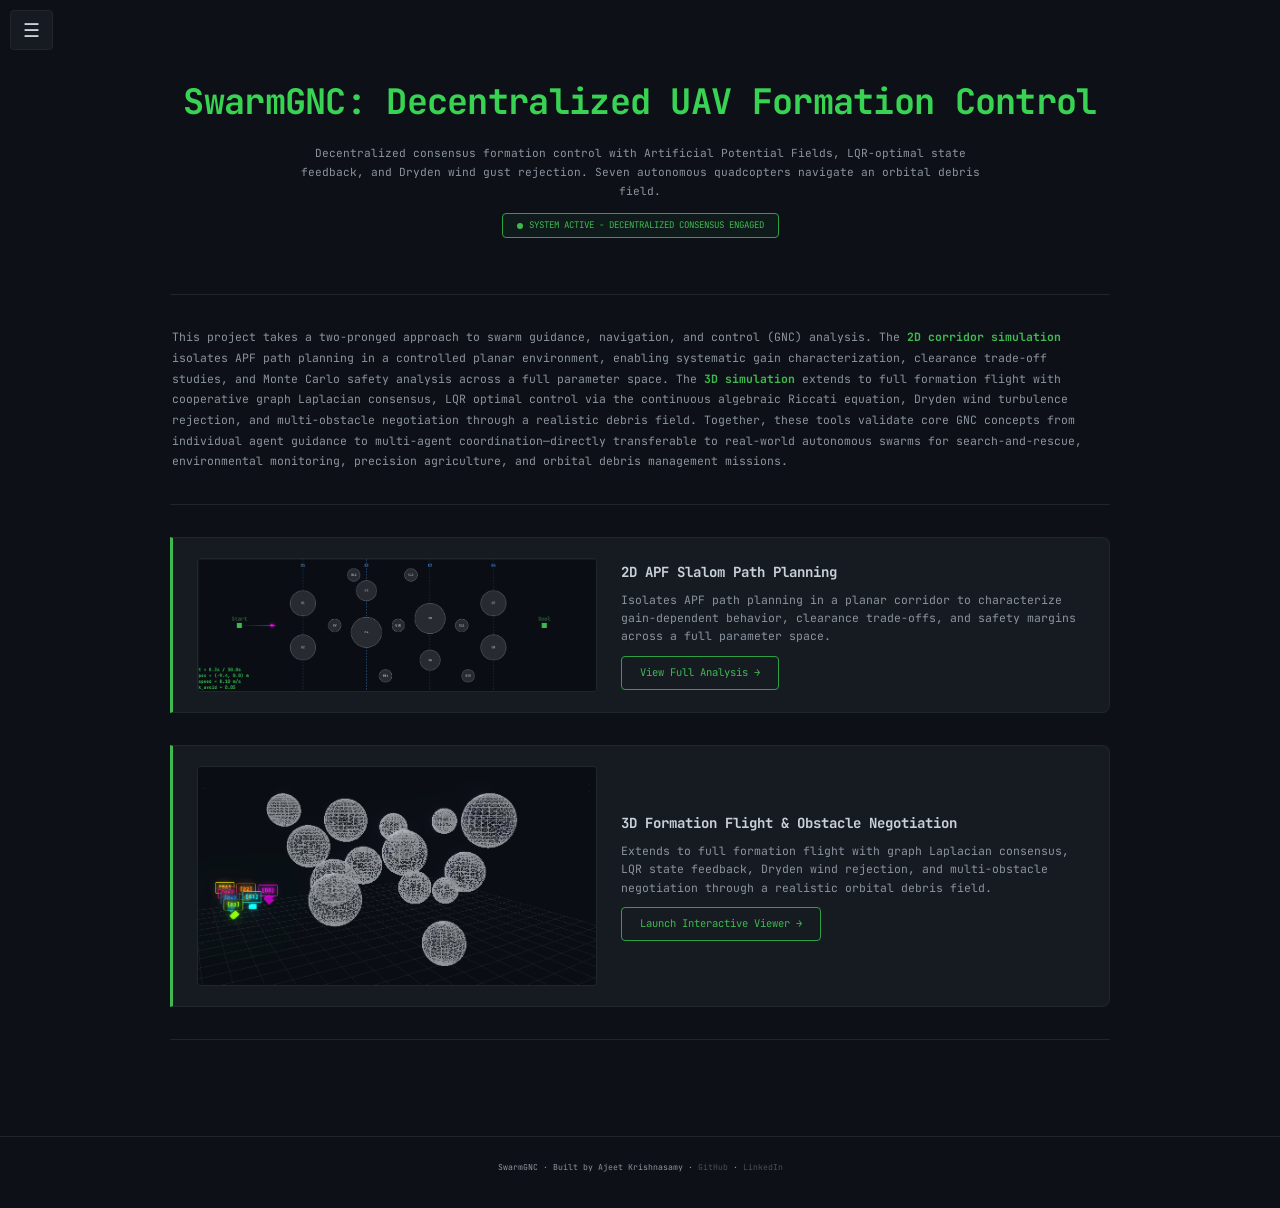
==== commit daf71569: "cleaned up 2d simulation and homepage" ====
--- a/docs/index.html
+++ b/docs/index.html
@@ -3,8 +3,8 @@
 <head>
   <meta charset="utf-8">
   <meta name="viewport" content="width=device-width, initial-scale=1.0">
-  <meta name="description" content="Distributed UAV Swarm Coordination with decentralized consensus, APF guidance, and LQR optimal control">
-  <title>UAV Swarm Coordination</title>
+  <meta name="description" content="SwarmGNC: Decentralized UAV Formation Control with consensus, APF guidance, and LQR optimal control">
+  <title>SwarmGNC: Decentralized UAV Formation Control</title>
   <link rel="preconnect" href="https://fonts.googleapis.com">
   <link rel="preconnect" href="https://fonts.gstatic.com" crossorigin>
   <link href="https://fonts.googleapis.com/css2?family=JetBrains+Mono:wght@400;500;700&display=swap" rel="stylesheet">
@@ -15,19 +15,17 @@
 <button class="sidebar-toggle" id="sidebarToggle">&#9776;</button>
 
 <div class="sidebar">
-  <div class="sidebar-brand"><a href="index.html">UAV Swarm</a></div>
+  <div class="sidebar-brand"><a href="index.html">SwarmGNC</a></div>
   <nav class="sidebar-nav">
     <div class="nav-section">
       <div class="nav-heading">Project</div>
-      <a href="#overview" class="nav-item active" data-section="overview">Overview</a>
+      <a href="#overview" class="nav-item active" data-section="overview">Home</a>
       <a href="2d-simulation.html" class="nav-item" data-section="2d-teaser">2D Path Planning</a>
-      <div class="nav-subheading">Video / Sweep / Gates / Safety</div>
-      <a href="simulation.html" class="nav-item" data-section="3d-teaser">3D Swarm Simulation</a>
-      <div class="nav-subheading">Viewer / Metrics / Obstacles</div>
+      <a href="simulation.html" class="nav-item" data-section="3d-teaser">3D Swarm</a>
     </div>
     <div class="nav-section">
       <div class="nav-heading">Reference</div>
-      <a href="theory.html" class="nav-item">Theory &amp; Methods</a>
+      <a href="theory.html" class="nav-item">Theory &amp; Methodology</a>
       <a href="implementation.html" class="nav-item">Implementation</a>
     </div>
   </nav>
@@ -36,7 +34,7 @@
 <div class="main-content">
 
   <section class="hero" id="overview" data-section="overview">
-    <h1>Distributed UAV Swarm Coordination</h1>
+    <h1>SwarmGNC: Decentralized UAV Formation Control</h1>
     <p class="subtitle">
       Decentralized consensus formation control with Artificial Potential Fields,
       LQR-optimal state feedback, and Dryden wind gust rejection.
@@ -48,31 +46,38 @@
     </div>
   </section>
 
-  <div class="stats">
-    <div class="stat"><span class="num">7</span><span class="lbl">Autonomous Drones</span></div>
-    <div class="stat"><span class="num">6-DOF</span><span class="lbl">State Space per Agent</span></div>
-    <div class="stat"><span class="num">LQR</span><span class="lbl">Optimal Control</span></div>
-    <div class="stat"><span class="num">APF</span><span class="lbl">Obstacle Guidance</span></div>
-    <div class="stat"><span class="num">15</span><span class="lbl">Debris Obstacles</span></div>
-    <div class="stat"><span class="num">90s</span><span class="lbl">Simulation Run</span></div>
-  </div>
+  <hr class="divider">
+
+  <p class="section-intro">
+    This project takes a two-pronged approach to swarm guidance, navigation, and control (GNC) analysis.
+    The <strong>2D corridor simulation</strong> isolates APF path planning in a controlled planar environment,
+    enabling systematic gain characterization, clearance trade-off studies, and Monte Carlo safety analysis
+    across a full parameter space. The <strong>3D simulation</strong> extends to full formation flight with
+    cooperative graph Laplacian consensus, LQR optimal control via the continuous algebraic Riccati equation,
+    Dryden wind turbulence rejection, and multi-obstacle negotiation through a realistic debris field.
+    Together, these tools validate core GNC concepts from individual agent guidance to multi-agent
+    coordination&#8212;directly transferable to real-world autonomous swarms for search-and-rescue,
+    environmental monitoring, precision agriculture, and orbital debris management missions.
+  </p>
 
   <hr class="divider">
 
   <section class="teaser-card" id="2d-teaser" data-section="2d-teaser">
-    <img src="assets/images/teaser_2d.jpg" alt="2D slalom corridor layout" class="teaser-img" loading="lazy">
+    <img src="assets/images/teaser_2d.png" alt="2D slalom corridor layout" class="teaser-img" loading="lazy">
     <div class="teaser-text">
       <h3>2D APF Slalom Path Planning</h3>
-      <p>APF-based navigation through a dense 15-obstacle slalom corridor. Ten gain values from 0.05 to 10 reveal four distinct behavioral regimes: corner-cutting at low gain, local equilibrium stall at intermediate gain, optimal slalom at k_a = 4, and saturating repulsion at high gain. The full analysis includes gain sweep overlay, faceted comparison, clearance trade-study heatmap, gate performance dashboard, speed-space phase portrait, and Monte Carlo safety envelope.</p>
+      <p>Isolates APF path planning in a planar corridor to characterize gain-dependent behavior,
+      clearance trade-offs, and safety margins across a full parameter space.</p>
       <a href="2d-simulation.html" class="teaser-link">View Full Analysis &rarr;</a>
     </div>
   </section>
 
   <section class="teaser-card" id="3d-teaser" data-section="3d-teaser">
-    <img src="assets/images/teaser_3d.jpg" alt="3D swarm simulation screenshot" class="teaser-img" onerror="this.style.display='none'" loading="lazy">
+    <img src="assets/images/teaser_3d.png" alt="3D swarm simulation screenshot" class="teaser-img" onerror="this.style.display='none'" loading="lazy">
     <div class="teaser-text">
       <h3>3D Formation Flight &amp; Obstacle Negotiation</h3>
-      <p>Decentralized formation control of seven quadcopters flying a 3D DCM heading-aligned wedge through 15 spherical debris obstacles. LQR optimal control drives state feedback, graph Laplacian consensus maintains formation cohesion, and the Dryden turbulence model injects realistic wind gusts. The interactive Three.js viewer provides orbit controls, playback timeline, and per-drone neon trail visualization.</p>
+      <p>Extends to full formation flight with graph Laplacian consensus, LQR state feedback, Dryden
+      wind rejection, and multi-obstacle negotiation through a realistic orbital debris field.</p>
       <a href="simulation.html" class="teaser-link">Launch Interactive Viewer &rarr;</a>
     </div>
   </section>
@@ -82,7 +87,7 @@
 </div>
 
 <footer class="site-footer">
-  <p>UAV Swarm Coordination - Python + Matplotlib + Three.js - Military Terminal Theme</p>
+  <p>SwarmGNC &middot; Built by Ajeet Krishnasamy &middot; <a href="https://github.com/ajeet-krish/UAV_swarm" target="_blank">GitHub</a> &middot; <a href="https://www.linkedin.com/in/ajeetkrishnasamy/" target="_blank">LinkedIn</a></p>
 </footer>
 
 <script>
@@ -103,6 +108,7 @@
 // Sidebar toggle
 document.getElementById('sidebarToggle')?.addEventListener('click', function() {
   document.querySelector('.sidebar').classList.toggle('open');
+  document.body.classList.toggle('sidebar-open');
 });
 </script>
 
--- a/docs/css/style.css
+++ b/docs/css/style.css
@@ -1,5 +1,5 @@
 /* ==========================================================================
-   MILITARY TERMINAL THEME -- UAV Swarm Coordination
+   MILITARY TERMINAL THEME -- SwarmGNC
    ========================================================================== */
 
 :root {
@@ -32,10 +32,12 @@
   color: var(--fg);
   font-family: 'JetBrains Mono', 'Fira Code', 'Consolas', monospace;
   line-height: 1.7;
-  padding-left: 240px;
+  padding-left: 0;
   min-height: 100vh;
   font-size: 14px;
-}
+  transition: padding-left 0.25s ease;
+}
+body.sidebar-open { padding-left: 240px; }
 
 h1 { color: var(--green); font-size: 1.6em; margin-top: 0; }
 h2 { color: var(--amber); font-size: 1.25em; margin: 2em 0 0.8em; border-bottom: 1px solid var(--border); padding-bottom: 0.3em; }
@@ -65,10 +67,13 @@
   z-index: 100;
   display: flex;
   flex-direction: column;
-}
+  transform: translateX(-240px);
+  transition: transform 0.25s ease;
+}
+.sidebar.open { transform: translateX(0); }
 
 .sidebar-toggle {
-  display: none;
+  display: block;
   position: fixed;
   top: 10px;
   left: 10px;
@@ -257,6 +262,18 @@
 .card-grid .card.mod-method { border-left-color: var(--blue); }
 .card-grid .card.mod-method .tag { border-color: var(--blue); color: var(--blue); }
 
+/* --- Section intro paragraph --- */
+.section-intro {
+  font-size: 0.82em;
+  color: var(--fg-dim);
+  line-height: 1.8;
+  margin: 1.5rem 0;
+  padding: 0 2px;
+}
+.section-intro strong {
+  color: var(--green);
+}
+
 /* --- Stats --- */
 .stats {
   display: flex;
@@ -536,10 +553,7 @@
 }
 
 @media (max-width: 900px) {
-  body { padding-left: 0; }
-  .sidebar { display: none; }
-  .sidebar.open { display: flex; }
-  .sidebar-toggle { display: block; }
+  body.sidebar-open { padding-left: 0; }
   .sim-layout { grid-template-columns: 1fr; }
   .sim-viewport { height: 400px; }
 }
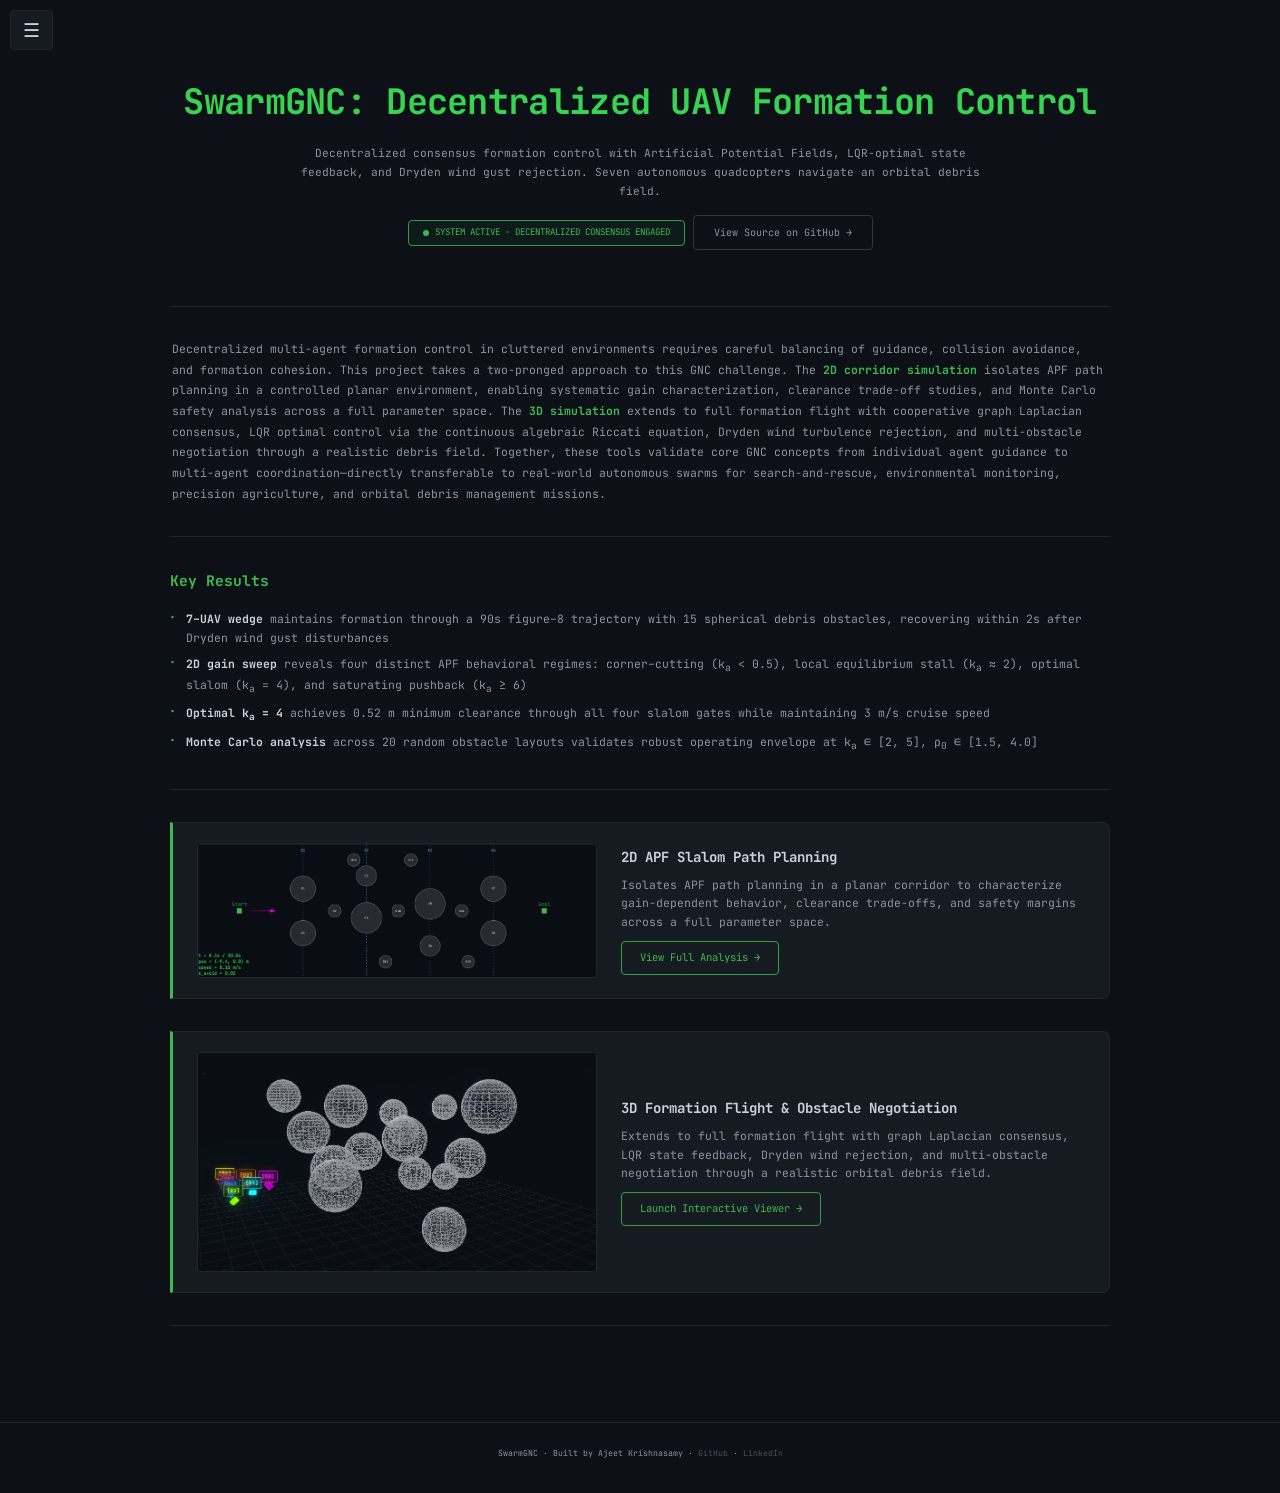
==== commit 147e2bfa: "removed unnecessary plots, cleaned up site" ====
--- a/docs/index.html
+++ b/docs/index.html
@@ -26,7 +26,7 @@
     <div class="nav-section">
       <div class="nav-heading">Reference</div>
       <a href="theory.html" class="nav-item">Theory &amp; Methodology</a>
-      <a href="implementation.html" class="nav-item">Implementation</a>
+      <a href="https://github.com/ajeet-krish/UAV_swarm" class="nav-item" target="_blank">GitHub Repository &nearr;</a>
     </div>
   </nav>
 </div>
@@ -44,13 +44,15 @@
       <span class="dot"></span>
       SYSTEM ACTIVE - DECENTRALIZED CONSENSUS ENGAGED
     </div>
+    <a href="https://github.com/ajeet-krish/UAV_swarm" class="github-link" target="_blank">View Source on GitHub &rarr;</a>
   </section>
 
   <hr class="divider">
 
   <p class="section-intro">
-    This project takes a two-pronged approach to swarm guidance, navigation, and control (GNC) analysis.
-    The <strong>2D corridor simulation</strong> isolates APF path planning in a controlled planar environment,
+    Decentralized multi-agent formation control in cluttered environments requires careful balancing of
+    guidance, collision avoidance, and formation cohesion. This project takes a two-pronged approach to
+    this GNC challenge. The <strong>2D corridor simulation</strong> isolates APF path planning in a controlled planar environment,
     enabling systematic gain characterization, clearance trade-off studies, and Monte Carlo safety analysis
     across a full parameter space. The <strong>3D simulation</strong> extends to full formation flight with
     cooperative graph Laplacian consensus, LQR optimal control via the continuous algebraic Riccati equation,
@@ -59,6 +61,18 @@
     coordination&#8212;directly transferable to real-world autonomous swarms for search-and-rescue,
     environmental monitoring, precision agriculture, and orbital debris management missions.
   </p>
+
+  <hr class="divider">
+
+  <section class="key-results" id="results">
+    <h2>Key Results</h2>
+    <ul>
+      <li><strong>7&#8211;UAV wedge</strong> maintains formation through a 90s figure&#8211;8 trajectory with 15 spherical debris obstacles, recovering within 2s after Dryden wind gust disturbances</li>
+      <li><strong>2D gain sweep</strong> reveals four distinct APF behavioral regimes: corner&#8211;cutting (k<sub>a</sub> &lt; 0.5), local equilibrium stall (k<sub>a</sub> &asymp; 2), optimal slalom (k<sub>a</sub> = 4), and saturating pushback (k<sub>a</sub> &ge; 6)</li>
+      <li><strong>Optimal k<sub>a</sub> = 4</strong> achieves 0.52 m minimum clearance through all four slalom gates while maintaining 3 m/s cruise speed</li>
+      <li><strong>Monte Carlo analysis</strong> across 20 random obstacle layouts validates robust operating envelope at k<sub>a</sub> &isin; [2, 5], &rho;<sub>0</sub> &isin; [1.5, 4.0]</li>
+    </ul>
+  </section>
 
   <hr class="divider">
 
--- a/docs/css/style.css
+++ b/docs/css/style.css
@@ -274,6 +274,76 @@
   color: var(--green);
 }
 
+/* --- GitHub link button in hero --- */
+.github-link {
+  display: inline-block;
+  margin-top: 14px;
+  padding: 8px 20px;
+  border: 1px solid var(--border-light);
+  border-radius: 4px;
+  color: var(--fg-dim);
+  font-size: 0.72em;
+  transition: all 0.2s;
+  text-decoration: none;
+  font-family: inherit;
+}
+.github-link:hover {
+  color: var(--green-bright);
+  border-color: var(--green);
+  background: rgba(63, 185, 80, 0.06);
+}
+
+/* --- Key results section --- */
+.key-results { margin: 1.5rem 0; }
+.key-results h2 {
+  color: var(--green);
+  font-size: 1.05em;
+  margin: 0 0 0.8em;
+  border: none;
+  padding: 0;
+}
+.key-results ul {
+  list-style: none;
+  padding: 0;
+  margin: 0;
+}
+.key-results li {
+  position: relative;
+  padding: 0.35em 0 0.35em 1.4em;
+  color: var(--fg-dim);
+  font-size: 0.82em;
+  line-height: 1.6;
+  margin: 0;
+}
+.key-results li::before {
+  content: '\25B8';
+  position: absolute;
+  left: 0;
+  color: var(--green);
+  font-size: 0.85em;
+}
+.key-results li strong { color: var(--fg); }
+
+/* --- Chart caption --- */
+.chart-caption {
+  font-size: 0.72em;
+  color: var(--fg-muted);
+  margin: 0.3em 0 1.5em;
+  font-style: italic;
+  line-height: 1.5;
+}
+
+/* --- Design decision callout --- */
+.callout.design-note {
+  border-left-color: var(--blue);
+  font-size: 0.75em;
+}
+.callout.design-note::before {
+  content: '\26A1';
+  margin-right: 6px;
+  font-style: normal;
+}
+
 /* --- Stats --- */
 .stats {
   display: flex;
